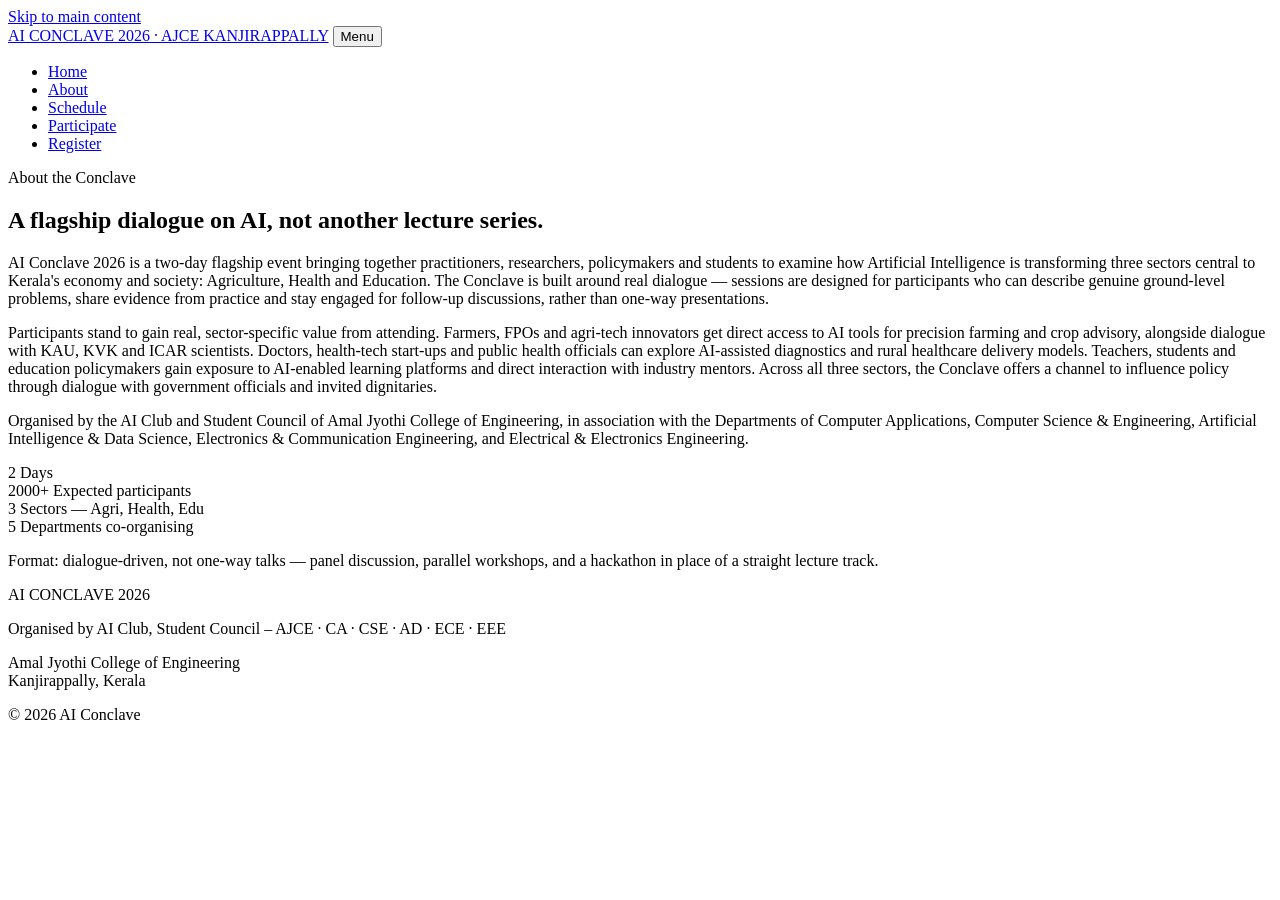
==== About/index.html @ 45fe79c0 "Restore AI Conclave 2026 static site from production Pull current Pages deploy (aiconclave26.ajce.in" ====
<!DOCTYPE html>
<html lang="en">
<head>
  <meta charset="utf-8" />
  <meta name="viewport" content="width=device-width, initial-scale=1" />
  <title>About — AI Conclave 2026</title>
  <link rel="preconnect" href="https://fonts.googleapis.com" />
  <link rel="preconnect" href="https://fonts.gstatic.com" crossorigin />
  <link href="https://fonts.googleapis.com/css2?family=IBM+Plex+Mono:wght@400;500;600;700&family=IBM+Plex+Sans:wght@400;600;700&display=swap" rel="stylesheet" />
  <link rel="stylesheet" href="style.css" />
</head>
<body>
<!-- SHARD: about-header | INSERT: immediately inside body, before main | DEPENDS: shared design tokens -->
<a class="skip-link" href="#main">Skip to main content</a>
<div class="scroll-progress" id="scroll-progress" aria-hidden="true"></div>
<header id="site-header" class="site-header">
  <div class="container header-bar">
    <a class="site-logo" href="../index.html">AI CONCLAVE <span class="logo-year">2026 · AJCE KANJIRAPPALLY</span></a>
    <button id="nav-toggle" class="nav-toggle" type="button" aria-expanded="false" aria-controls="main-nav">
      <span class="sr-only">Menu</span>
      <span class="nav-toggle-bar"></span>
      <span class="nav-toggle-bar"></span>
      <span class="nav-toggle-bar"></span>
    </button>
    <nav class="main-nav" id="main-nav" aria-label="Primary">
      <ul class="main-nav-list">
        <li><a href="../index.html">Home</a></li>
        <li><a href="../About/index.html" class="is-active" aria-current="page">About</a></li>
        <li><a href="../Schedule/index.html">Schedule</a></li>
        <li><a href="../Participate/index.html">Participate</a></li>
        <li><a href="../Register/index.html" class="btn btn-primary nav-cta">Register</a></li>
      </ul>
    </nav>
  </div>
</header>
<!-- /SHARD: about-header -->

<main id="main">
  <section id="about" class="section">
    <div class="container about-grid">
<!-- SHARD: about-intro | INSERT: first content inside .about-grid; OPENS: left prose column | DEPENDS: tickets 03-05 -->
      <div data-reveal>
        <p class="eyebrow">About the Conclave</p>
        <h1 class="section-heading">A flagship dialogue on AI, not another lecture series.</h1>
<!-- /SHARD: about-intro -->
<!-- SHARD: about-purpose | INSERT: after ticket-12 heading, inside open left prose column | DEPENDS: ticket-12 -->
        <p class="section-lede">AI Conclave 2026 is a two-day flagship event bringing together practitioners, researchers, policymakers and students to examine how Artificial Intelligence is transforming three sectors central to Kerala's economy and society: Agriculture, Health and Education. The Conclave is built around real dialogue — sessions are designed for participants who can describe genuine ground-level problems, share evidence from practice and stay engaged for follow-up discussions, rather than one-way presentations.</p>
<!-- /SHARD: about-purpose -->
<!-- SHARD: about-value | INSERT: after ticket-13, inside open left prose column | DEPENDS: ticket-12 -->
        <p class="section-lede">Participants stand to gain real, sector-specific value from attending. Farmers, FPOs and agri-tech innovators get direct access to AI tools for precision farming and crop advisory, alongside dialogue with KAU, KVK and ICAR scientists. Doctors, health-tech start-ups and public health officials can explore AI-assisted diagnostics and rural healthcare delivery models. Teachers, students and education policymakers gain exposure to AI-enabled learning platforms and direct interaction with industry mentors. Across all three sectors, the Conclave offers a channel to influence policy through dialogue with government officials and invited dignitaries.</p>
<!-- /SHARD: about-value -->
<!-- SHARD: about-organisers | INSERT: after ticket-14; CLOSES: left prose column | DEPENDS: ticket-12 -->
        <p class="section-lede">Organised by the AI Club and Student Council of Amal Jyothi College of Engineering, in association with the Departments of Computer Applications, Computer Science &amp; Engineering, Artificial Intelligence &amp; Data Science, Electronics &amp; Communication Engineering, and Electrical &amp; Electronics Engineering.</p>
      </div>
<!-- /SHARD: about-organisers -->
<!-- SHARD: stat-days | INSERT: opens right about column and .about-stats; first statistic | DEPENDS: ticket-19 closes wrappers -->
      <div data-reveal>
        <div class="about-stats">
          <div class="about-stat">
            <span class="about-stat-figure mono-figure" data-count-to="2">2</span>
            <span class="about-stat-label">Days</span>
          </div>
<!-- /SHARD: stat-days -->
<!-- SHARD: stat-participants | INSERT: second child of open .about-stats | DEPENDS: ticket-16 -->
          <div class="about-stat">
            <span class="about-stat-figure mono-figure" data-count-to="2000" data-suffix="+">2000+</span>
            <span class="about-stat-label">Expected participants</span>
          </div>
<!-- /SHARD: stat-participants -->
<!-- SHARD: stat-sectors | INSERT: third child of open .about-stats | DEPENDS: ticket-16 -->
          <div class="about-stat">
            <span class="about-stat-figure mono-figure" data-count-to="3">3</span>
            <span class="about-stat-label">Sectors — Agri, Health, Edu</span>
          </div>
<!-- /SHARD: stat-sectors -->
<!-- SHARD: stat-departments | INSERT: fourth child of open .about-stats; CLOSES About section and main | DEPENDS: ticket-16 wrappers -->
          <div class="about-stat">
            <span class="about-stat-figure mono-figure" data-count-to="5">5</span>
            <span class="about-stat-label">Departments co-organising</span>
          </div>
        </div>
        <p class="about-principle">Format: dialogue-driven, not one-way talks — panel discussion, parallel workshops, and a hackathon in place of a straight lecture track.</p>
      </div>
    </div>
  </section>
</main>
<!-- /SHARD: stat-departments -->
<!-- SHARD: about-footer | INSERT: immediately after </main> | DEPENDS: shared container and site-logo styles -->
<footer id="footer">
  <div class="container footer-grid">
    <div class="footer-org">
      <span class="site-logo">AI CONCLAVE <span class="logo-year">2026</span></span>
      <p class="footer-departments">Organised by AI Club, Student Council &ndash; AJCE &middot; CA &middot; CSE &middot; AD &middot; ECE &middot; EEE</p>
    </div>
    <div class="footer-meta">
      <p>Amal Jyothi College of Engineering<br />Kanjirappally, Kerala</p>
      <p>&copy; 2026 AI Conclave</p>
    </div>
  </div>
</footer>
<!-- /SHARD: about-footer -->
<script src="script.js"></script>
</body>
</html>
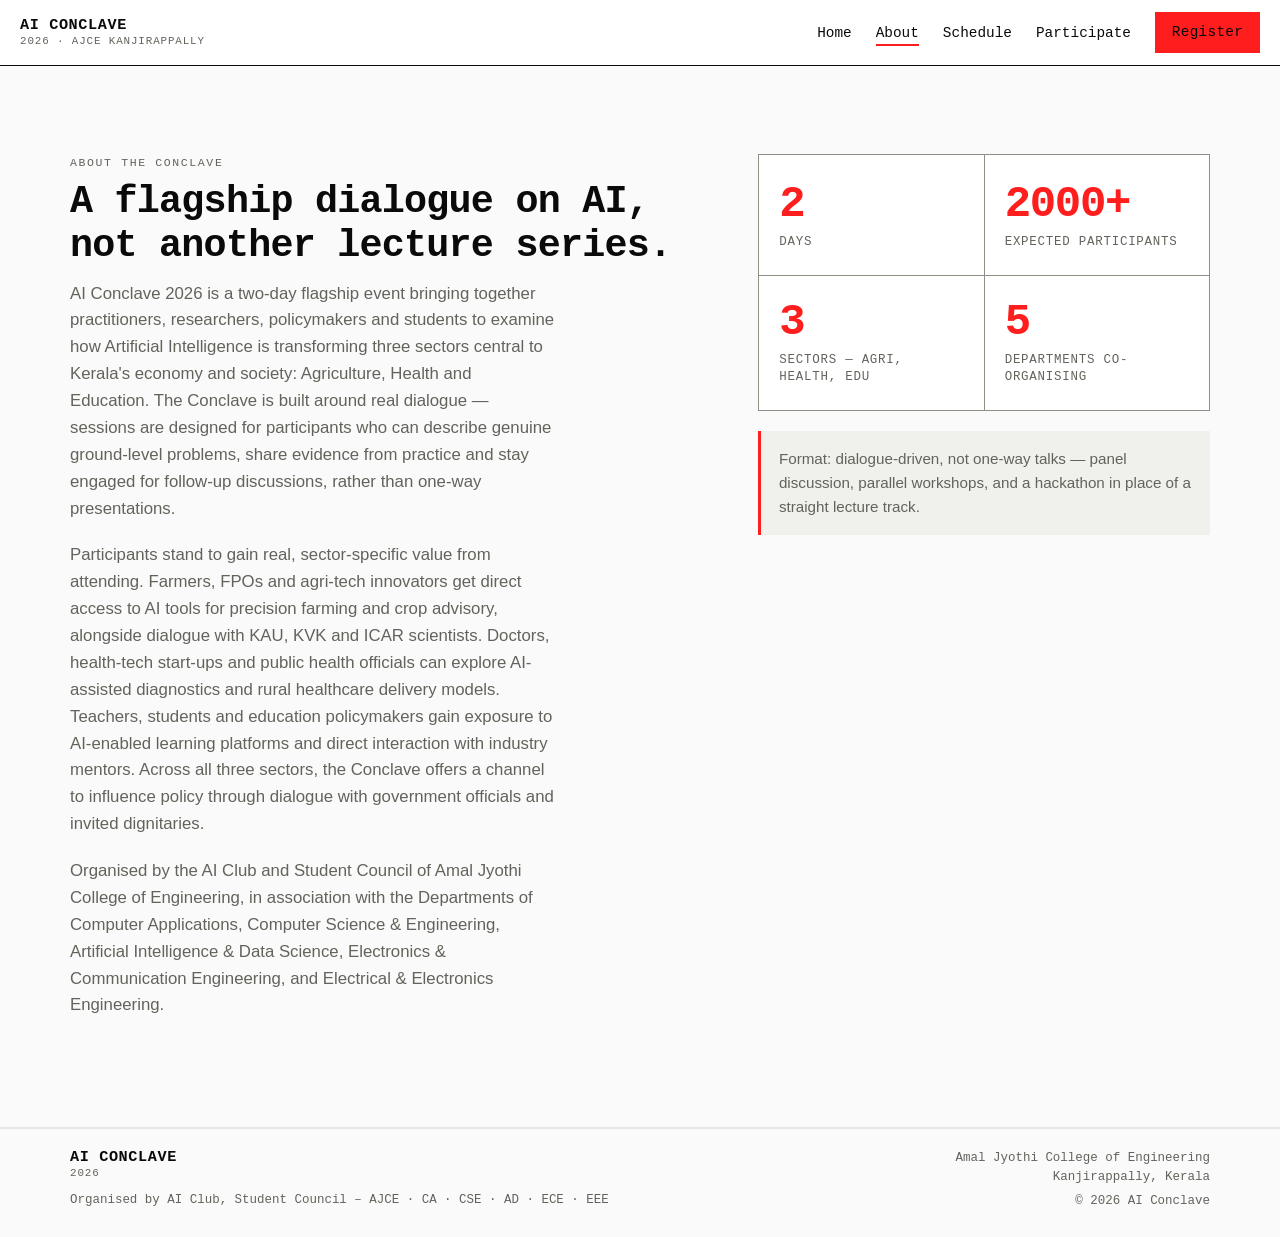
==== commit fea61f15: "Fix subpage styles: correct asset paths and add missing CSS Subpages linked style.css/script.js rela" ====
--- a/About/index.html
+++ b/About/index.html
@@ -7,7 +7,7 @@
   <link rel="preconnect" href="https://fonts.googleapis.com" />
   <link rel="preconnect" href="https://fonts.gstatic.com" crossorigin />
   <link href="https://fonts.googleapis.com/css2?family=IBM+Plex+Mono:wght@400;500;600;700&family=IBM+Plex+Sans:wght@400;600;700&display=swap" rel="stylesheet" />
-  <link rel="stylesheet" href="style.css" />
+  <link rel="stylesheet" href="../style.css" />
 </head>
 <body>
 <!-- SHARD: about-header | INSERT: immediately inside body, before main | DEPENDS: shared design tokens -->
@@ -99,6 +99,6 @@
   </div>
 </footer>
 <!-- /SHARD: about-footer -->
-<script src="script.js"></script>
+<script src="../script.js"></script>
 </body>
 </html>
--- a/style.css
+++ b/style.css
@@ -0,0 +1,1338 @@
+/* ===== Shared design tokens & reset ===== */
+:root {
+  --color-base: #fafafa;
+  --color-surface: #f0f0ec;
+  --color-surface-alt: #e6e6e1;
+  --color-text: #0a0a0a;
+  --color-text-soft: #63635c;
+  --color-line: rgba(10, 10, 10, 0.08);
+  --color-line-strong: #8f8f86;
+  --color-signal: #ff1e1e;
+  --color-signal-bright: #ff4545;
+  --font-display: "IBM Plex Mono", monospace;
+  --font-body: "IBM Plex Sans", sans-serif;
+  --space-xs: 0.5rem;
+  --space-sm: 0.75rem;
+  --space-md: 1.25rem;
+  --space-lg: 2rem;
+  --space-xl: 3.5rem;
+  --space-2xl: 5.5rem;
+  --container-width: 1180px;
+}
+
+*,
+*::before,
+*::after {
+  box-sizing: border-box;
+}
+
+html {
+  scroll-behavior: smooth;
+}
+
+body {
+  margin: 0;
+  background: var(--color-base);
+  color: var(--color-text);
+  font-family: var(--font-body);
+  line-height: 1.6;
+}
+
+img {
+  max-width: 100%;
+  display: block;
+}
+
+a {
+  color: inherit;
+}
+
+.sr-only {
+  position: absolute;
+  width: 1px;
+  height: 1px;
+  padding: 0;
+  margin: -1px;
+  overflow: hidden;
+  clip: rect(0, 0, 0, 0);
+  white-space: nowrap;
+  border: 0;
+}
+
+.container {
+  width: 100%;
+  max-width: var(--container-width);
+  margin-inline: auto;
+  padding-inline: var(--space-md);
+}
+
+.section {
+  padding-block: var(--space-2xl);
+  border-bottom: 1px solid var(--color-line);
+}
+
+.section-head {
+  margin-bottom: var(--space-lg);
+  max-width: 46rem;
+}
+
+.section-heading {
+  margin: 0 0 var(--space-sm);
+  font-family: var(--font-display);
+  font-weight: 600;
+  font-size: clamp(1.75rem, 3vw, 2.5rem);
+  line-height: 1.15;
+  letter-spacing: -0.02em;
+}
+
+.section-lede {
+  margin: 0 0 var(--space-md);
+  color: var(--color-text-soft);
+  font-size: 1.05rem;
+  max-width: 52ch;
+}
+
+.eyebrow {
+  margin: 0 0 var(--space-xs);
+  font-family: var(--font-display);
+  font-size: 0.72rem;
+  font-weight: 500;
+  letter-spacing: 0.14em;
+  text-transform: uppercase;
+  color: var(--color-text-soft);
+}
+
+.mono-figure {
+  font-family: var(--font-display);
+  font-variant-numeric: tabular-nums;
+}
+
+/* Buttons */
+.btn {
+  display: inline-flex;
+  align-items: center;
+  justify-content: center;
+  gap: 0.4rem;
+  padding: 0.75em 1.35em;
+  border: 1px solid var(--color-text);
+  background: transparent;
+  color: var(--color-text);
+  font-family: var(--font-display);
+  font-size: 0.88rem;
+  font-weight: 500;
+  letter-spacing: 0.02em;
+  text-decoration: none;
+  cursor: pointer;
+  transition: background 0.15s ease, color 0.15s ease, border-color 0.15s ease, transform 0.15s ease;
+}
+
+.btn-primary {
+  background: var(--color-signal);
+  border-color: var(--color-signal);
+  color: #0a0a0a;
+}
+
+.btn-primary:hover {
+  background: var(--color-signal-bright);
+  border-color: var(--color-signal-bright);
+}
+
+.btn-outline {
+  background: transparent;
+}
+
+.btn-outline:hover {
+  background: var(--color-text);
+  color: var(--color-base);
+}
+
+.btn-arrow {
+  display: inline-block;
+  transition: transform 0.15s ease;
+}
+
+.btn:hover .btn-arrow {
+  transform: translateX(3px);
+}
+
+/* Stamps */
+.stamp {
+  display: inline-block;
+  padding: 0.25em 0.55em;
+  border: 1.5px solid currentColor;
+  font-family: var(--font-display);
+  font-size: 0.68rem;
+  font-weight: 600;
+  letter-spacing: 0.1em;
+  text-transform: uppercase;
+  line-height: 1.2;
+}
+
+.stamp-agri {
+  color: #1a6b3c;
+  border-color: #1a6b3c;
+}
+
+.stamp-health {
+  color: #0b4f8a;
+  border-color: #0b4f8a;
+}
+
+.stamp-edu {
+  color: #7a3e00;
+  border-color: #7a3e00;
+}
+
+.sector-key {
+  display: flex;
+  flex-wrap: wrap;
+  gap: 0.5rem;
+}
+
+/* Skip link & scroll progress */
+.skip-link {
+  position: absolute;
+  left: 1rem;
+  top: -100px;
+  z-index: 100;
+  padding: 0.6rem 1rem;
+  background: var(--color-text);
+  color: var(--color-base);
+  font-family: var(--font-display);
+  font-size: 0.85rem;
+  text-decoration: none;
+}
+
+.skip-link:focus {
+  top: 1rem;
+}
+
+.scroll-progress {
+  position: fixed;
+  top: 0;
+  left: 0;
+  height: 3px;
+  width: 0%;
+  background: var(--color-signal);
+  z-index: 60;
+  pointer-events: none;
+}
+
+/* ===== Canonical shell: header ===== */
+.site-header {
+  position: sticky;
+  top: 0;
+  z-index: 50;
+  background: #fff;
+  border-bottom: 1px solid var(--color-text);
+}
+
+.header-bar {
+  max-width: 1600px;
+  margin-inline: auto;
+  display: flex;
+  align-items: center;
+  justify-content: space-between;
+  gap: 1.5rem;
+  padding-block: 0.75rem;
+}
+
+.site-logo {
+  display: inline-block;
+  font-family: var(--font-display);
+  font-weight: 700;
+  font-size: 0.95rem;
+  letter-spacing: 0.04em;
+  text-decoration: none;
+  line-height: 1.15;
+  color: var(--color-text);
+}
+
+.site-logo .logo-year {
+  display: block;
+  font-size: 0.68rem;
+  font-weight: 500;
+  letter-spacing: 0.08em;
+  color: var(--color-text-soft);
+}
+
+.nav-toggle {
+  display: none;
+  width: 2.5rem;
+  height: 2.5rem;
+  padding: 0;
+  border: 1px solid var(--color-text);
+  background: #fff;
+  cursor: pointer;
+  flex-direction: column;
+  align-items: center;
+  justify-content: center;
+  gap: 5px;
+}
+
+.nav-toggle-bar {
+  display: block;
+  width: 1.15rem;
+  height: 2px;
+  background: var(--color-text);
+}
+
+.main-nav-list {
+  display: flex;
+  align-items: center;
+  gap: 1.5rem;
+  list-style: none;
+  margin: 0;
+  padding: 0;
+}
+
+.main-nav a {
+  position: relative;
+  font-family: var(--font-display);
+  font-size: 0.9rem;
+  font-weight: 500;
+  text-decoration: none;
+  color: var(--color-text);
+  padding-bottom: 0.15rem;
+}
+
+.main-nav a:not(.btn)::after {
+  content: "";
+  position: absolute;
+  left: 0;
+  right: 0;
+  bottom: -2px;
+  height: 2px;
+  background: var(--color-signal);
+  transform: scaleX(0);
+  transform-origin: left;
+  transition: transform 0.15s ease;
+}
+
+.main-nav a:not(.btn):hover::after,
+.main-nav a:not(.btn).is-active::after {
+  transform: scaleX(1);
+}
+
+.main-nav a.nav-cta {
+  padding: 0.55em 1.1em;
+}
+
+@media (max-width: 860px) {
+  .nav-toggle {
+    display: inline-flex;
+  }
+
+  .main-nav {
+    position: fixed;
+    top: 57px;
+    left: 30%;
+    right: 0;
+    bottom: 0;
+    background: #fff;
+    border-left: 1px solid var(--color-text);
+    padding: 1.25rem;
+    transform: translateX(105%);
+    transition: transform 0.25s ease;
+    overflow-y: auto;
+    z-index: 40;
+  }
+
+  .main-nav.is-open {
+    transform: translateX(0);
+  }
+
+  .main-nav-list {
+    flex-direction: column;
+    align-items: stretch;
+    gap: 0;
+  }
+
+  .main-nav-list a {
+    display: block;
+    padding: 0.9rem 0;
+    border-bottom: 1px solid var(--color-line);
+  }
+
+  .main-nav a.nav-cta {
+    margin-top: 1rem;
+    text-align: center;
+  }
+}
+
+@media (max-width: 420px) {
+  .main-nav {
+    left: 0;
+  }
+}
+
+/* ===== Canonical shell: footer ===== */
+#footer {
+  padding-block: 1.25rem;
+  border-top: 1px solid var(--color-line);
+}
+
+.footer-grid {
+  display: flex;
+  flex-wrap: wrap;
+  align-items: flex-start;
+  justify-content: space-between;
+  gap: 1rem 2rem;
+}
+
+.footer-departments {
+  margin: 0.5rem 0 0;
+  color: var(--color-text-soft);
+  font-family: var(--font-display);
+  font-size: 0.78rem;
+  line-height: 1.5;
+}
+
+.footer-meta {
+  color: var(--color-text-soft);
+  font-family: var(--font-display);
+  font-size: 0.78rem;
+  line-height: 1.5;
+  text-align: right;
+}
+
+.footer-meta p {
+  margin: 0 0 0.35rem;
+}
+
+@media (max-width: 640px) {
+  .footer-meta {
+    text-align: left;
+  }
+}
+
+/* Reveal */
+[data-reveal] {
+  opacity: 0;
+  transform: translateY(14px);
+  transition: opacity 0.55s ease, transform 0.55s ease;
+}
+
+[data-reveal].is-revealed {
+  opacity: 1;
+  transform: none;
+}
+
+@media (prefers-reduced-motion: reduce) {
+  html {
+    scroll-behavior: auto;
+  }
+
+  [data-reveal] {
+    opacity: 1;
+    transform: none;
+    transition: none;
+  }
+
+  .btn-arrow,
+  .main-nav,
+  .main-nav a:not(.btn)::after {
+    transition: none;
+  }
+}
+
+/* Page header shared */
+.page-header {
+  padding-top: 3.5rem;
+  padding-bottom: 2rem;
+  border-bottom: 1px solid var(--color-line-strong);
+}
+
+.page-header .section-heading {
+  margin-bottom: 0.75rem;
+}
+
+/* ===== Home: hero ===== */
+#hero {
+  padding-block: var(--space-xl) var(--space-2xl);
+  border-bottom: 1px solid var(--color-line);
+}
+
+.dot-field {
+  background-image: radial-gradient(rgba(10, 10, 10, 0.06) 1px, transparent 1px);
+  background-size: 18px 18px;
+}
+
+.hero-ticket {
+  position: relative;
+  background: var(--color-surface);
+  border: 1px solid var(--color-line-strong);
+  background-image:
+    linear-gradient(rgba(10, 10, 10, 0.03) 1px, transparent 1px),
+    linear-gradient(90deg, rgba(10, 10, 10, 0.03) 1px, transparent 1px);
+  background-size: 40px 40px;
+  padding: 3.5rem 2rem 0;
+  overflow: hidden;
+}
+
+.hero-ticket::before,
+.hero-ticket::after {
+  content: "";
+  position: absolute;
+  top: -13px;
+  width: 26px;
+  height: 26px;
+  border-radius: 50%;
+  background: var(--color-base);
+  border: 1px solid var(--color-line-strong);
+  box-shadow: 0 0 0 1px var(--color-base);
+}
+
+.hero-ticket::before {
+  left: -13px;
+}
+
+.hero-ticket::after {
+  right: -13px;
+}
+
+.hero-inner {
+  position: relative;
+  z-index: 1;
+}
+
+.hero-top {
+  display: flex;
+  flex-wrap: wrap;
+  justify-content: space-between;
+  gap: 1rem;
+  margin-bottom: 1.75rem;
+}
+
+.hero-eyebrow {
+  font-family: var(--font-display);
+  font-size: 0.78rem;
+  font-weight: 500;
+  letter-spacing: 0.1em;
+  text-transform: uppercase;
+  color: var(--color-text-soft);
+}
+
+.hero-badge-no {
+  font-family: var(--font-display);
+  font-size: 0.68rem;
+  font-weight: 600;
+  letter-spacing: 0.12em;
+  text-align: right;
+  line-height: 1.35;
+  color: var(--color-text-soft);
+}
+
+.hero-title {
+  margin: 0 0 1rem;
+  font-family: var(--font-display);
+  font-weight: 700;
+  font-size: clamp(2.6rem, 8vw, 5.5rem);
+  line-height: 0.95;
+  letter-spacing: -0.03em;
+  text-transform: uppercase;
+}
+
+.hero-tagline {
+  margin: 0 0 2rem;
+  max-width: 46ch;
+  color: var(--color-text-soft);
+  font-size: 1.05rem;
+}
+
+.hero-actions {
+  display: flex;
+  flex-wrap: wrap;
+  gap: 2rem;
+  margin-bottom: 3.5rem;
+}
+
+.hero-perforation {
+  position: relative;
+  height: 0;
+  border-top: 2px dashed var(--color-line-strong);
+  margin: 0 -2rem 0;
+}
+
+.hero-perforation::before,
+.hero-perforation::after {
+  content: "";
+  position: absolute;
+  top: -14px;
+  width: 26px;
+  height: 26px;
+  border-radius: 50%;
+  background: var(--color-base);
+  border: 1px solid var(--color-line-strong);
+}
+
+.hero-perforation::before {
+  left: -13px;
+}
+
+.hero-perforation::after {
+  right: -13px;
+}
+
+.hero-strip {
+  display: grid;
+  grid-template-columns: repeat(3, 1fr);
+  gap: 0;
+  padding: 2rem 0 1.5rem;
+}
+
+.hero-strip-item {
+  padding: 0 1.25rem;
+  border-left: 1px solid var(--color-line);
+}
+
+.hero-strip-item:first-child {
+  border-left: 0;
+  padding-left: 0;
+}
+
+.hero-strip-label {
+  display: block;
+  margin-bottom: 0.35rem;
+  font-family: var(--font-display);
+  font-size: 0.7rem;
+  font-weight: 500;
+  letter-spacing: 0.12em;
+  text-transform: uppercase;
+  color: var(--color-text-soft);
+}
+
+.hero-strip-value {
+  display: block;
+  font-family: var(--font-display);
+  font-size: 1.05rem;
+  font-weight: 500;
+}
+
+.hero-key {
+  padding: 0 0 2.5rem;
+}
+
+@media (max-width: 720px) {
+  .hero-strip {
+    grid-template-columns: 1fr;
+  }
+
+  .hero-strip-item {
+    border-left: 0;
+    border-top: 1px solid var(--color-line);
+    padding: 1rem 0;
+  }
+
+  .hero-strip-item:first-child {
+    border-top: 0;
+    padding-top: 0;
+  }
+}
+
+/* Hackathon */
+#hackathon {
+  background: #f0f0ec;
+}
+
+.hackathon-grid {
+  display: grid;
+  grid-template-columns: 1fr 1fr minmax(220px, 0.7fr);
+  gap: 0;
+  border-top: 1px solid var(--color-line-strong);
+}
+
+.hackathon-track {
+  padding: 2rem;
+  border-left: 1px solid var(--color-line-strong);
+}
+
+.hackathon-track:first-child {
+  border-left: 0;
+}
+
+.hackathon-track-label {
+  display: block;
+  margin-bottom: 0.75rem;
+  font-family: var(--font-display);
+  font-size: 0.72rem;
+  font-weight: 500;
+  letter-spacing: 0.12em;
+  text-transform: uppercase;
+  color: var(--color-text-soft);
+}
+
+.hackathon-track h3 {
+  margin: 0 0 0.75rem;
+  font-family: var(--font-display);
+  font-size: 1.3rem;
+  font-weight: 600;
+}
+
+.hackathon-track p {
+  margin: 0;
+  color: var(--color-text-soft);
+  font-size: 0.95rem;
+}
+
+.hackathon-prize {
+  display: flex;
+  flex-direction: column;
+  justify-content: center;
+  min-width: 220px;
+  padding: 2rem;
+  border-left: 1px solid var(--color-line-strong);
+}
+
+.hackathon-prize-label {
+  display: block;
+  margin-bottom: 0.75rem;
+  font-family: var(--font-display);
+  font-size: 0.72rem;
+  font-weight: 500;
+  letter-spacing: 0.12em;
+  text-transform: uppercase;
+  color: var(--color-text-soft);
+}
+
+.hackathon-prize-figure {
+  display: block;
+  color: var(--color-signal);
+  font-weight: 700;
+  font-size: clamp(2rem, 4vw, 2.8rem);
+  line-height: 1;
+}
+
+@media (max-width: 780px) {
+  .hackathon-grid {
+    grid-template-columns: 1fr;
+  }
+
+  .hackathon-track,
+  .hackathon-prize {
+    border-left: 0;
+    border-top: 1px solid var(--color-line-strong);
+  }
+}
+
+/* Explore */
+.page-links-grid {
+  display: grid;
+  grid-template-columns: repeat(3, 1fr);
+  gap: 2rem;
+}
+
+.page-link-card {
+  display: block;
+  padding: 2rem;
+  border: 1px solid var(--color-line);
+  border-top: 3px solid var(--color-signal);
+  text-decoration: none;
+  background: #fff;
+  transition: transform 0.15s ease, box-shadow 0.15s ease;
+}
+
+.page-link-card:hover {
+  box-shadow: 0 8px 24px rgba(10, 10, 10, 0.06);
+}
+
+.page-link-title {
+  display: block;
+  margin-bottom: 0.5rem;
+  font-family: var(--font-display);
+  font-size: 1.15rem;
+  font-weight: 600;
+}
+
+.page-link-desc {
+  display: block;
+  margin-bottom: 1.25rem;
+  color: var(--color-text-soft);
+  font-size: 0.95rem;
+}
+
+.page-link-arrow {
+  display: inline-block;
+  font-family: var(--font-display);
+  transition: transform 0.15s ease;
+}
+
+.page-link-card:hover .page-link-arrow {
+  transform: translateX(4px);
+}
+
+.page-link-card-cta {
+  background: var(--color-signal);
+  border-color: var(--color-signal);
+  color: #0a0a0a;
+}
+
+.page-link-card-cta .page-link-desc {
+  color: rgba(10, 10, 10, 0.75);
+}
+
+@media (max-width: 900px) {
+  .page-links-grid {
+    grid-template-columns: repeat(2, 1fr);
+  }
+}
+
+@media (max-width: 560px) {
+  .page-links-grid {
+    grid-template-columns: 1fr;
+  }
+}
+
+/* ===== About ===== */
+.about-grid {
+  display: grid;
+  grid-template-columns: 1.4fr 1fr;
+  gap: var(--space-xl);
+  align-items: start;
+}
+
+.about-stats {
+  display: grid;
+  grid-template-columns: 1fr 1fr;
+  gap: 1px;
+  background: var(--color-line-strong);
+  border: 1px solid var(--color-line-strong);
+}
+
+.about-stat {
+  background: #fff;
+  padding: 1.5rem 1.25rem;
+  min-height: 7.5rem;
+  display: flex;
+  flex-direction: column;
+  justify-content: flex-end;
+  gap: 0.5rem;
+}
+
+.about-stat-figure {
+  display: block;
+  font-size: clamp(2rem, 4vw, 2.75rem);
+  font-weight: 700;
+  line-height: 1;
+  letter-spacing: -0.03em;
+  color: var(--color-signal);
+}
+
+.about-stat-label {
+  display: block;
+  font-family: var(--font-display);
+  font-size: 0.78rem;
+  font-weight: 500;
+  letter-spacing: 0.06em;
+  text-transform: uppercase;
+  color: var(--color-text-soft);
+  line-height: 1.35;
+}
+
+.about-principle {
+  margin: 1.25rem 0 0;
+  padding: 1rem 1.1rem;
+  border-left: 3px solid var(--color-signal);
+  background: var(--color-surface);
+  color: var(--color-text-soft);
+  font-size: 0.95rem;
+}
+
+@media (max-width: 860px) {
+  .about-grid {
+    grid-template-columns: 1fr;
+    gap: var(--space-lg);
+  }
+}
+
+/* ===== Participate ===== */
+.participants-grid {
+  display: grid;
+  grid-template-columns: repeat(3, 1fr);
+  gap: 1.25rem;
+  align-items: start;
+}
+
+.participant-group {
+  background: #fff;
+  border: 1px solid var(--color-line);
+  border-top: 3px solid var(--color-signal);
+  padding: 1.5rem 1.35rem 1.75rem;
+  min-height: 100%;
+}
+
+.participant-group h2 {
+  margin: 0.85rem 0 1rem;
+  font-family: var(--font-display);
+  font-size: 1.35rem;
+  font-weight: 600;
+  letter-spacing: -0.02em;
+  line-height: 1.2;
+}
+
+.participant-list {
+  margin: 0;
+  padding: 0;
+  list-style: none;
+}
+
+.participant-list li {
+  position: relative;
+  padding: 0.7rem 0 0.7rem 1rem;
+  border-top: 1px solid var(--color-line);
+  color: var(--color-text-soft);
+  font-size: 0.95rem;
+  line-height: 1.45;
+}
+
+.participant-list li:first-child {
+  border-top: 0;
+  padding-top: 0;
+}
+
+.participant-list li::before {
+  content: "";
+  position: absolute;
+  left: 0;
+  top: 1.15em;
+  width: 5px;
+  height: 5px;
+  background: var(--color-signal);
+}
+
+.participant-list li:first-child::before {
+  top: 0.55em;
+}
+
+#participants-agri {
+  border-top-color: #1a6b3c;
+}
+
+#participants-health {
+  border-top-color: #0b4f8a;
+}
+
+#participants-edu {
+  border-top-color: #7a3e00;
+}
+
+@media (max-width: 960px) {
+  .participants-grid {
+    grid-template-columns: 1fr;
+  }
+}
+
+/* ===== Schedule ===== */
+.day-toggle-wrap {
+  padding-top: 1.5rem;
+}
+
+.day-toggle {
+  display: inline-flex;
+  border: 1px solid var(--color-text);
+  background: #fff;
+}
+
+.day-toggle-btn {
+  appearance: none;
+  border: 0;
+  background: transparent;
+  margin: 0;
+  padding: 0.7rem 1.35rem;
+  font-family: var(--font-display);
+  font-size: 0.88rem;
+  font-weight: 500;
+  letter-spacing: 0.04em;
+  text-transform: uppercase;
+  color: var(--color-text);
+  cursor: pointer;
+}
+
+.day-toggle-btn + .day-toggle-btn {
+  border-left: 1px solid var(--color-text);
+}
+
+.day-toggle-btn.is-active {
+  background: var(--color-text);
+  color: var(--color-base);
+}
+
+.schedule-table {
+  width: 100%;
+  border-collapse: collapse;
+  background: #fff;
+  border: 1px solid var(--color-line-strong);
+}
+
+.schedule-table caption {
+  position: absolute;
+  width: 1px;
+  height: 1px;
+  padding: 0;
+  margin: -1px;
+  overflow: hidden;
+  clip: rect(0, 0, 0, 0);
+  white-space: nowrap;
+  border: 0;
+}
+
+.schedule-table th,
+.schedule-table td {
+  padding: 1rem 1.1rem;
+  text-align: left;
+  vertical-align: top;
+  border-bottom: 1px solid var(--color-line);
+}
+
+.schedule-table th {
+  font-family: var(--font-display);
+  font-size: 0.72rem;
+  font-weight: 600;
+  letter-spacing: 0.12em;
+  text-transform: uppercase;
+  color: var(--color-text-soft);
+  background: var(--color-surface);
+  border-bottom: 1px solid var(--color-line-strong);
+}
+
+.schedule-table tbody tr:last-child td {
+  border-bottom: 0;
+}
+
+.schedule-time {
+  width: 9.5rem;
+  white-space: nowrap;
+  font-weight: 500;
+}
+
+.schedule-event {
+  font-family: var(--font-display);
+  font-weight: 600;
+  width: 30%;
+}
+
+.schedule-desc {
+  color: var(--color-text-soft);
+}
+
+.panel-grid {
+  display: grid;
+  grid-template-columns: repeat(3, 1fr);
+  gap: 1.25rem;
+}
+
+.panel-track {
+  background: #fff;
+  border: 1px solid var(--color-line);
+  border-top: 3px solid var(--color-signal);
+  padding: 1.35rem 1.25rem 1.5rem;
+}
+
+#panel-agriculture {
+  border-top-color: #1a6b3c;
+}
+
+#panel-health {
+  border-top-color: #0b4f8a;
+}
+
+#panel-education {
+  border-top-color: #7a3e00;
+}
+
+.panel-track-head {
+  display: flex;
+  flex-wrap: wrap;
+  align-items: center;
+  gap: 0.65rem;
+  margin-bottom: 0.85rem;
+}
+
+.panel-track-head h3 {
+  margin: 0;
+  font-family: var(--font-display);
+  font-size: 1.2rem;
+  font-weight: 600;
+}
+
+.panel-moderator {
+  margin: 0 0 1rem;
+  color: var(--color-text-soft);
+  font-size: 0.92rem;
+}
+
+.panel-moderator-name {
+  color: var(--color-text);
+  font-family: var(--font-display);
+  font-weight: 500;
+}
+
+.speaker-list {
+  margin: 0;
+  padding: 0;
+  list-style: none;
+}
+
+.speaker-list li {
+  padding: 0.75rem 0;
+  border-top: 1px solid var(--color-line);
+}
+
+.speaker-list li:first-child {
+  border-top: 0;
+  padding-top: 0;
+}
+
+.speaker-name {
+  display: block;
+  font-family: var(--font-display);
+  font-weight: 600;
+  font-size: 0.95rem;
+}
+
+.speaker-role {
+  display: block;
+  margin-top: 0.2rem;
+  color: var(--color-text-soft);
+  font-size: 0.88rem;
+}
+
+@media (max-width: 900px) {
+  .panel-grid {
+    grid-template-columns: 1fr;
+  }
+
+  .schedule-table,
+  .schedule-table thead,
+  .schedule-table tbody,
+  .schedule-table th,
+  .schedule-table td,
+  .schedule-table tr {
+    display: block;
+    width: 100%;
+  }
+
+  .schedule-table thead {
+    display: none;
+  }
+
+  .schedule-table tr {
+    padding: 1rem 1.1rem;
+    border-bottom: 1px solid var(--color-line);
+  }
+
+  .schedule-table tbody tr:last-child {
+    border-bottom: 0;
+  }
+
+  .schedule-table td {
+    padding: 0.15rem 0;
+    border: 0;
+  }
+
+  .schedule-time {
+    width: auto;
+    margin-bottom: 0.25rem;
+    color: var(--color-signal);
+  }
+
+  .schedule-event {
+    width: auto;
+    margin-bottom: 0.15rem;
+  }
+}
+
+/* ===== Register ===== */
+.register-layout {
+  max-width: 760px;
+}
+
+#register-form {
+  display: grid;
+  gap: 1.25rem;
+}
+
+.form-row {
+  display: grid;
+  grid-template-columns: 1fr 1fr;
+  gap: 1rem;
+}
+
+.form-field {
+  display: grid;
+  gap: 0.45rem;
+}
+
+.form-field label,
+.form-legend {
+  font-family: var(--font-display);
+  font-size: 0.78rem;
+  font-weight: 600;
+  letter-spacing: 0.08em;
+  text-transform: uppercase;
+}
+
+.form-field input,
+.form-field select {
+  width: 100%;
+  padding: 0.85rem 0.9rem;
+  border: 1px solid var(--color-line-strong);
+  background: #fff;
+  color: var(--color-text);
+  font-family: var(--font-body);
+  font-size: 1rem;
+  line-height: 1.4;
+}
+
+.form-field input:focus,
+.form-field select:focus {
+  outline: 2px solid var(--color-signal);
+  outline-offset: 1px;
+}
+
+.form-fieldset {
+  margin: 0;
+  padding: 1.25rem;
+  border: 1px solid var(--color-line-strong);
+  background: var(--color-surface);
+}
+
+.form-legend {
+  padding: 0 0.35rem;
+}
+
+.form-hint {
+  margin: 0 0 1rem;
+  color: var(--color-text-soft);
+  font-size: 0.92rem;
+}
+
+.track-options {
+  display: grid;
+  gap: 0.75rem;
+}
+
+.track-option {
+  display: grid;
+  grid-template-columns: 1fr auto;
+  gap: 1rem;
+  align-items: center;
+  padding: 0.95rem 1rem;
+  background: #fff;
+  border: 1px solid var(--color-line);
+}
+
+.track-option label {
+  cursor: pointer;
+}
+
+.track-option-title {
+  display: block;
+  font-family: var(--font-display);
+  font-weight: 600;
+  font-size: 0.95rem;
+  margin-bottom: 0.2rem;
+}
+
+.track-option-desc {
+  display: block;
+  color: var(--color-text-soft);
+  font-size: 0.88rem;
+  line-height: 1.4;
+}
+
+.track-option input[type="checkbox"] {
+  width: 1.15rem;
+  height: 1.15rem;
+  accent-color: var(--color-signal);
+  cursor: pointer;
+}
+
+.form-submit-row {
+  display: flex;
+  flex-wrap: wrap;
+  align-items: center;
+  gap: 1rem;
+}
+
+.form-error {
+  display: none;
+  margin: 0;
+  color: var(--color-signal);
+  font-family: var(--font-display);
+  font-size: 0.85rem;
+}
+
+.form-error.is-visible {
+  display: block;
+}
+
+.confirmation-panel {
+  display: none;
+  margin-top: 0.5rem;
+  padding: 2rem 1.5rem;
+  border: 1px solid var(--color-line-strong);
+  background: #fff;
+  border-top: 3px solid var(--color-signal);
+}
+
+.confirmation-panel.is-visible {
+  display: block;
+}
+
+.confirmation-panel h2 {
+  margin: 0.9rem 0 0.6rem;
+  font-family: var(--font-display);
+  font-size: 1.6rem;
+  font-weight: 600;
+}
+
+.confirmation-panel > p {
+  margin: 0 0 1.25rem;
+  color: var(--color-text-soft);
+  max-width: 48ch;
+}
+
+.confirmation-summary {
+  display: grid;
+  grid-template-columns: 8rem 1fr;
+  gap: 0.55rem 1rem;
+  margin: 0 0 1.5rem;
+  padding: 1rem 0;
+  border-top: 1px solid var(--color-line);
+  border-bottom: 1px solid var(--color-line);
+}
+
+.confirmation-summary dt {
+  margin: 0;
+  font-family: var(--font-display);
+  font-size: 0.72rem;
+  font-weight: 600;
+  letter-spacing: 0.1em;
+  text-transform: uppercase;
+  color: var(--color-text-soft);
+}
+
+.confirmation-summary dd {
+  margin: 0;
+  font-size: 0.98rem;
+}
+
+@media (max-width: 700px) {
+  .form-row {
+    grid-template-columns: 1fr;
+  }
+
+  .confirmation-summary {
+    grid-template-columns: 1fr;
+    gap: 0.2rem;
+  }
+
+  .confirmation-summary dt {
+    margin-top: 0.55rem;
+  }
+
+  .confirmation-summary dt:first-child {
+    margin-top: 0;
+  }
+}
